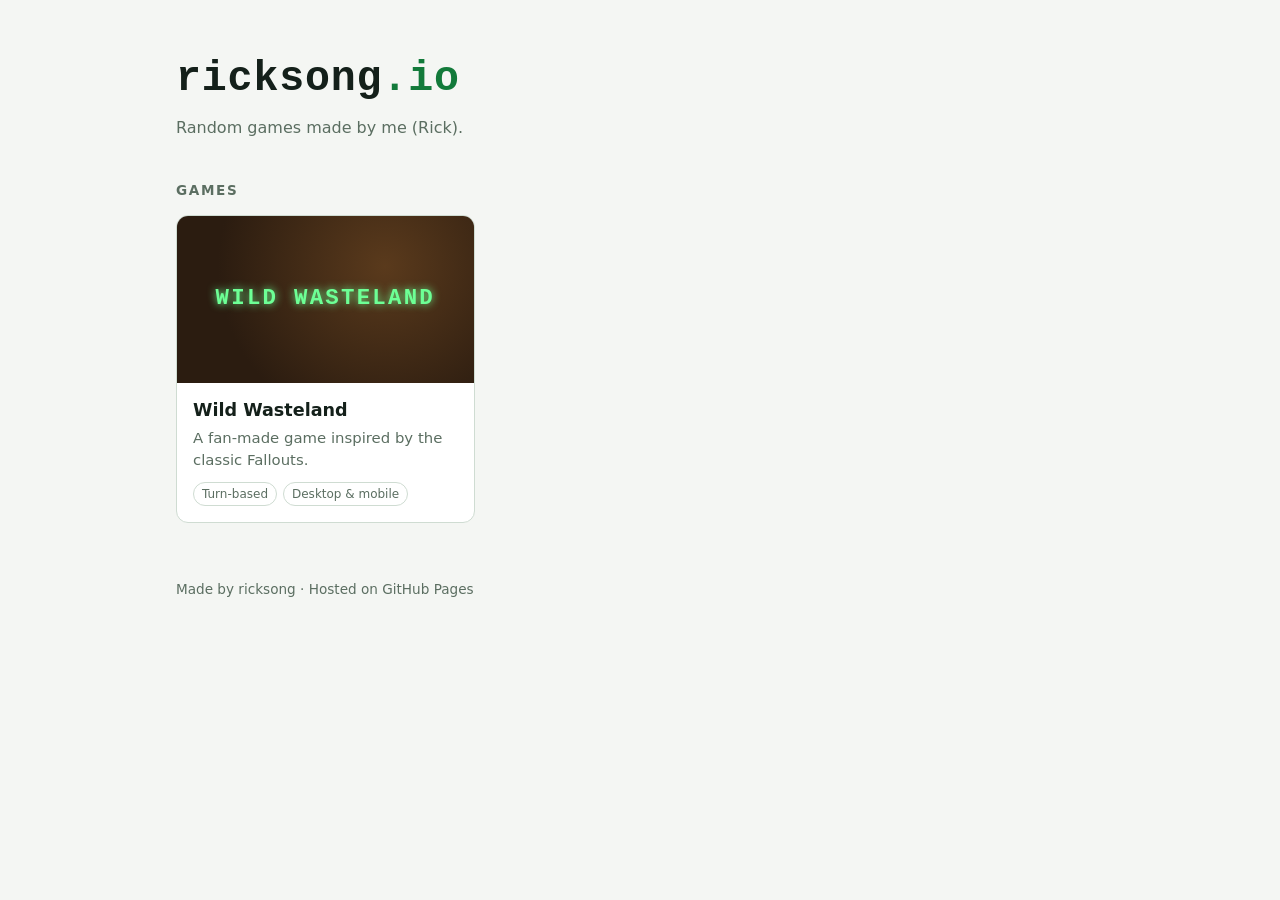
==== index.html @ 7e1b7a78 "Added site and game" ====
<!DOCTYPE html>
<html lang="en">
<head>
<meta charset="utf-8">
<meta name="viewport" content="width=device-width, initial-scale=1">
<title>ricksong.io</title>
<meta name="description" content="Random projects and browser games by ricksong.">
<style>
:root{
  color-scheme:dark;
  --bg:#0b0f0c;--panel:#121914;--edge:#24402c;--ink:#e6f2e9;--dim:#8aa392;--accent:#6dff95;--hot:#ffb347;
}
@media (prefers-color-scheme: light){
  :root{color-scheme:light;--bg:#f4f6f3;--panel:#ffffff;--edge:#cfdcd2;--ink:#14201a;--dim:#5b6e61;--accent:#127a3a;--hot:#b45f00}
}
*{box-sizing:border-box}
body{margin:0;background:var(--bg);color:var(--ink);font-family:system-ui,-apple-system,"Segoe UI",Roboto,sans-serif;line-height:1.5}
main{max-width:960px;margin:0 auto;padding:48px 16px 64px}
header h1{font-family:"Courier New",Courier,monospace;font-size:clamp(1.8rem,5vw,2.6rem);margin:0;letter-spacing:.02em}
header h1 span{color:var(--accent)}
header p{color:var(--dim);margin:6px 0 0}
h2{font-size:.85rem;text-transform:uppercase;letter-spacing:.12em;color:var(--dim);margin:40px 0 14px}
.grid{display:grid;grid-template-columns:repeat(auto-fill,minmax(260px,1fr));gap:16px}
.card{display:flex;flex-direction:column;background:var(--panel);border:1px solid var(--edge);border-radius:12px;overflow:hidden;color:inherit;text-decoration:none;transition:transform .15s,border-color .15s}
.card:hover{transform:translateY(-3px);border-color:var(--accent)}
.card:focus-visible{outline:3px solid var(--accent);outline-offset:3px}
.thumb{aspect-ratio:16/9;display:flex;align-items:center;justify-content:center;font-family:"Courier New",Courier,monospace;font-weight:bold}
.thumb.wasteland{background:radial-gradient(circle at 70% 30%,#5a3a1c,#2b1c10 70%);color:#6dff95;font-size:1.4rem;letter-spacing:.1em;text-shadow:0 0 8px #6dff95}
.body{padding:14px 16px 16px}
.body h3{margin:0 0 4px;font-size:1.1rem}
.body p{margin:0;color:var(--dim);font-size:.93rem}
.tags{display:flex;gap:6px;margin-top:10px;flex-wrap:wrap}
.tags span{font-size:.75rem;border:1px solid var(--edge);border-radius:999px;padding:2px 8px;color:var(--dim)}
footer{margin-top:56px;color:var(--dim);font-size:.85rem}
</style>
</head>
<body>
<main>
  <header>
    <h1>ricksong<span>.io</span></h1>
    <p>Random games made by me (Rick).</p>
  </header>

  <h2>Games</h2>
  <div class="grid">
    <a class="card" href="wasteland/">
      <div class="thumb wasteland" aria-hidden="true">WILD WASTELAND</div>
      <div class="body">
        <h3>Wild Wasteland</h3>
        <p>A fan-made game inspired by the classic Fallouts.</p>
        <div class="tags"><span>Turn-based</span><span>Desktop &amp; mobile</span></div>
      </div>
    </a>
    <!-- To add a game: copy the <a class="card"> block above and change the link, title and text. -->
  </div>

  <footer>Made by ricksong · Hosted on GitHub Pages</footer>
</main>
</body>
</html>
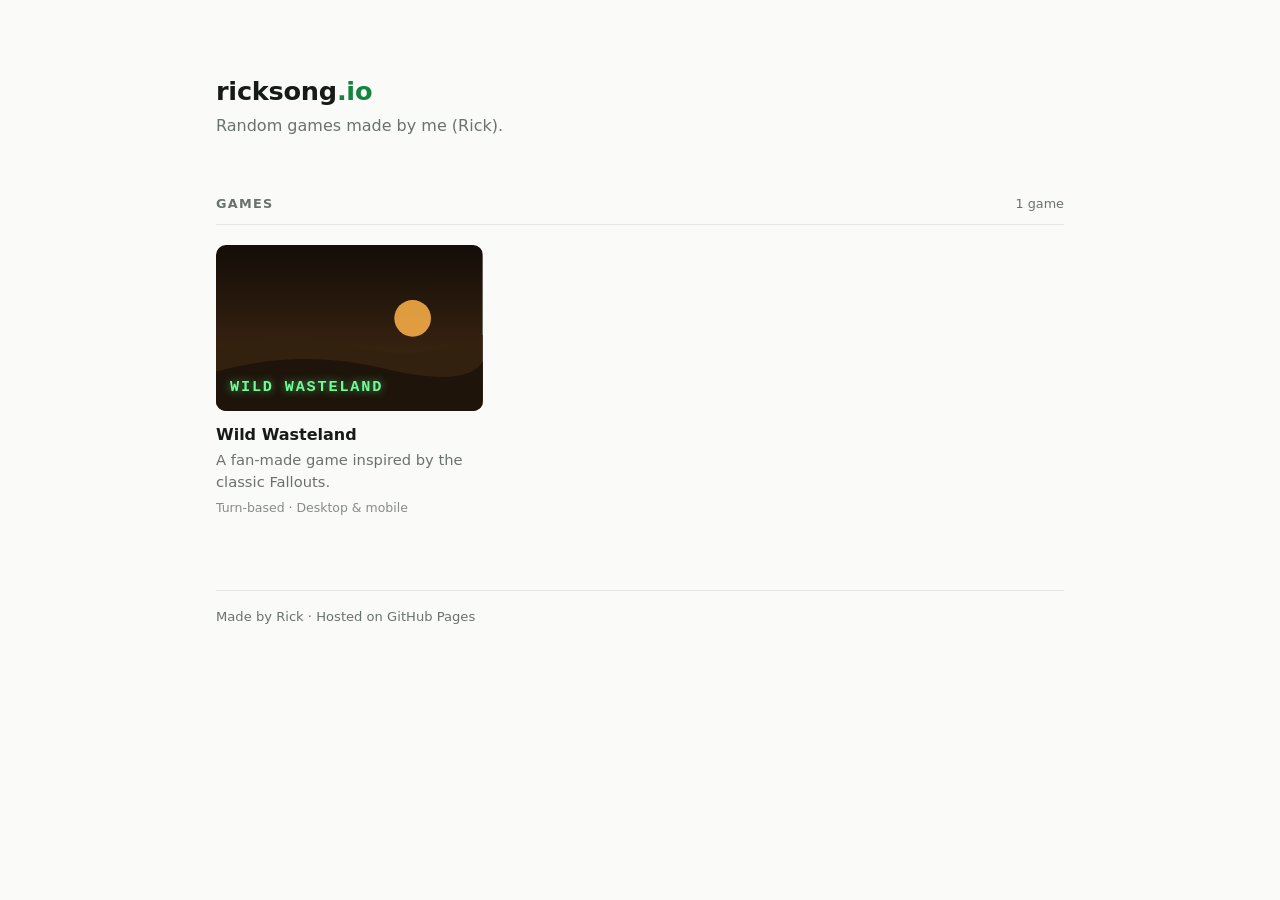
==== commit abba0008: "Updated site design" ====
--- a/index.html
+++ b/index.html
@@ -4,34 +4,40 @@
 <meta charset="utf-8">
 <meta name="viewport" content="width=device-width, initial-scale=1">
 <title>ricksong.io</title>
-<meta name="description" content="Random projects and browser games by ricksong.">
+<meta name="description" content="Random games made by Rick, playable in your browser.">
 <style>
 :root{
   color-scheme:dark;
-  --bg:#0b0f0c;--panel:#121914;--edge:#24402c;--ink:#e6f2e9;--dim:#8aa392;--accent:#6dff95;--hot:#ffb347;
+  --bg:#0f1110;--ink:#ecefed;--dim:#8b938e;--line:#232725;--accent:#6dff95;
 }
 @media (prefers-color-scheme: light){
-  :root{color-scheme:light;--bg:#f4f6f3;--panel:#ffffff;--edge:#cfdcd2;--ink:#14201a;--dim:#5b6e61;--accent:#127a3a;--hot:#b45f00}
+  :root{color-scheme:light;--bg:#fafaf8;--ink:#161a18;--dim:#6a726d;--line:#e4e6e3;--accent:#14843f}
 }
 *{box-sizing:border-box}
-body{margin:0;background:var(--bg);color:var(--ink);font-family:system-ui,-apple-system,"Segoe UI",Roboto,sans-serif;line-height:1.5}
-main{max-width:960px;margin:0 auto;padding:48px 16px 64px}
-header h1{font-family:"Courier New",Courier,monospace;font-size:clamp(1.8rem,5vw,2.6rem);margin:0;letter-spacing:.02em}
+body{margin:0;background:var(--bg);color:var(--ink);font-family:system-ui,-apple-system,"Segoe UI",Roboto,sans-serif;line-height:1.5;-webkit-font-smoothing:antialiased}
+main{max-width:880px;margin:0 auto;padding:72px 16px 48px}
+
+header h1{font-size:1.6rem;font-weight:650;letter-spacing:-.01em;margin:0}
 header h1 span{color:var(--accent)}
-header p{color:var(--dim);margin:6px 0 0}
-h2{font-size:.85rem;text-transform:uppercase;letter-spacing:.12em;color:var(--dim);margin:40px 0 14px}
-.grid{display:grid;grid-template-columns:repeat(auto-fill,minmax(260px,1fr));gap:16px}
-.card{display:flex;flex-direction:column;background:var(--panel);border:1px solid var(--edge);border-radius:12px;overflow:hidden;color:inherit;text-decoration:none;transition:transform .15s,border-color .15s}
-.card:hover{transform:translateY(-3px);border-color:var(--accent)}
-.card:focus-visible{outline:3px solid var(--accent);outline-offset:3px}
-.thumb{aspect-ratio:16/9;display:flex;align-items:center;justify-content:center;font-family:"Courier New",Courier,monospace;font-weight:bold}
-.thumb.wasteland{background:radial-gradient(circle at 70% 30%,#5a3a1c,#2b1c10 70%);color:#6dff95;font-size:1.4rem;letter-spacing:.1em;text-shadow:0 0 8px #6dff95}
-.body{padding:14px 16px 16px}
-.body h3{margin:0 0 4px;font-size:1.1rem}
-.body p{margin:0;color:var(--dim);font-size:.93rem}
-.tags{display:flex;gap:6px;margin-top:10px;flex-wrap:wrap}
-.tags span{font-size:.75rem;border:1px solid var(--edge);border-radius:999px;padding:2px 8px;color:var(--dim)}
-footer{margin-top:56px;color:var(--dim);font-size:.85rem}
+header p{color:var(--dim);margin:4px 0 0}
+
+.section{display:flex;align-items:baseline;justify-content:space-between;margin:56px 0 20px;padding-bottom:10px;border-bottom:1px solid var(--line)}
+.section h2{font-size:.8rem;font-weight:600;text-transform:uppercase;letter-spacing:.1em;color:var(--dim);margin:0}
+.section small{color:var(--dim);font-size:.8rem}
+
+.grid{display:grid;grid-template-columns:repeat(auto-fill,minmax(240px,1fr));gap:32px 24px}
+.card{display:block;color:inherit;text-decoration:none}
+.card:focus-visible{outline:2px solid var(--accent);outline-offset:6px;border-radius:12px}
+.thumb{position:relative;aspect-ratio:16/10;border-radius:10px;overflow:hidden;box-shadow:inset 0 0 0 1px rgba(255,255,255,.06)}
+.thumb svg{display:block;width:100%;height:100%;transition:transform .3s ease}
+.card:hover .thumb svg{transform:scale(1.04)}
+.thumb .label{position:absolute;left:14px;bottom:12px;font-family:"Courier New",Courier,monospace;font-weight:bold;font-size:.95rem;letter-spacing:.12em;color:#6dff95;text-shadow:0 0 8px rgba(109,255,149,.6)}
+.card h3{font-size:1rem;font-weight:600;margin:12px 0 2px;transition:color .15s}
+.card:hover h3{color:var(--accent)}
+.card p{margin:0;color:var(--dim);font-size:.92rem}
+.card .meta{margin-top:6px;font-size:.78rem;color:var(--dim);opacity:.8}
+
+footer{margin-top:72px;padding-top:16px;border-top:1px solid var(--line);color:var(--dim);font-size:.82rem}
 </style>
 </head>
 <body>
@@ -41,20 +47,28 @@
     <p>Random games made by me (Rick).</p>
   </header>
 
-  <h2>Games</h2>
+  <div class="section"><h2>Games</h2><small>1 game</small></div>
   <div class="grid">
     <a class="card" href="wasteland/">
-      <div class="thumb wasteland" aria-hidden="true">WILD WASTELAND</div>
-      <div class="body">
-        <h3>Wild Wasteland</h3>
-        <p>A fan-made game inspired by the classic Fallouts.</p>
-        <div class="tags"><span>Turn-based</span><span>Desktop &amp; mobile</span></div>
+      <div class="thumb" aria-hidden="true">
+        <svg viewBox="0 0 160 100" preserveAspectRatio="xMidYMid slice">
+          <defs><linearGradient id="sky" x1="0" y1="0" x2="0" y2="1"><stop offset="0" stop-color="#140d08"/><stop offset="1" stop-color="#4a2e15"/></linearGradient></defs>
+          <rect width="160" height="100" fill="url(#sky)"/>
+          <circle cx="118" cy="44" r="11" fill="#ffb347" opacity=".85"/>
+          <path d="M0 62 Q40 48 80 60 T160 54 V100 H0Z" fill="#33210f"/>
+          <path d="M0 76 Q50 62 100 74 T160 70 V100 H0Z" fill="#1e140a"/>
+        </svg>
+        <span class="label">WILD WASTELAND</span>
       </div>
+      <h3>Wild Wasteland</h3>
+      <p>A fan-made game inspired by the classic Fallouts.</p>
+      <div class="meta">Turn-based · Desktop &amp; mobile</div>
     </a>
-    <!-- To add a game: copy the <a class="card"> block above and change the link, title and text. -->
+    <!-- To add a game: copy the <a class="card"> block above, change the link, text and thumbnail,
+         and update the game count next to "Games". -->
   </div>
 
-  <footer>Made by ricksong · Hosted on GitHub Pages</footer>
+  <footer>Made by Rick · Hosted on GitHub Pages</footer>
 </main>
 </body>
 </html>
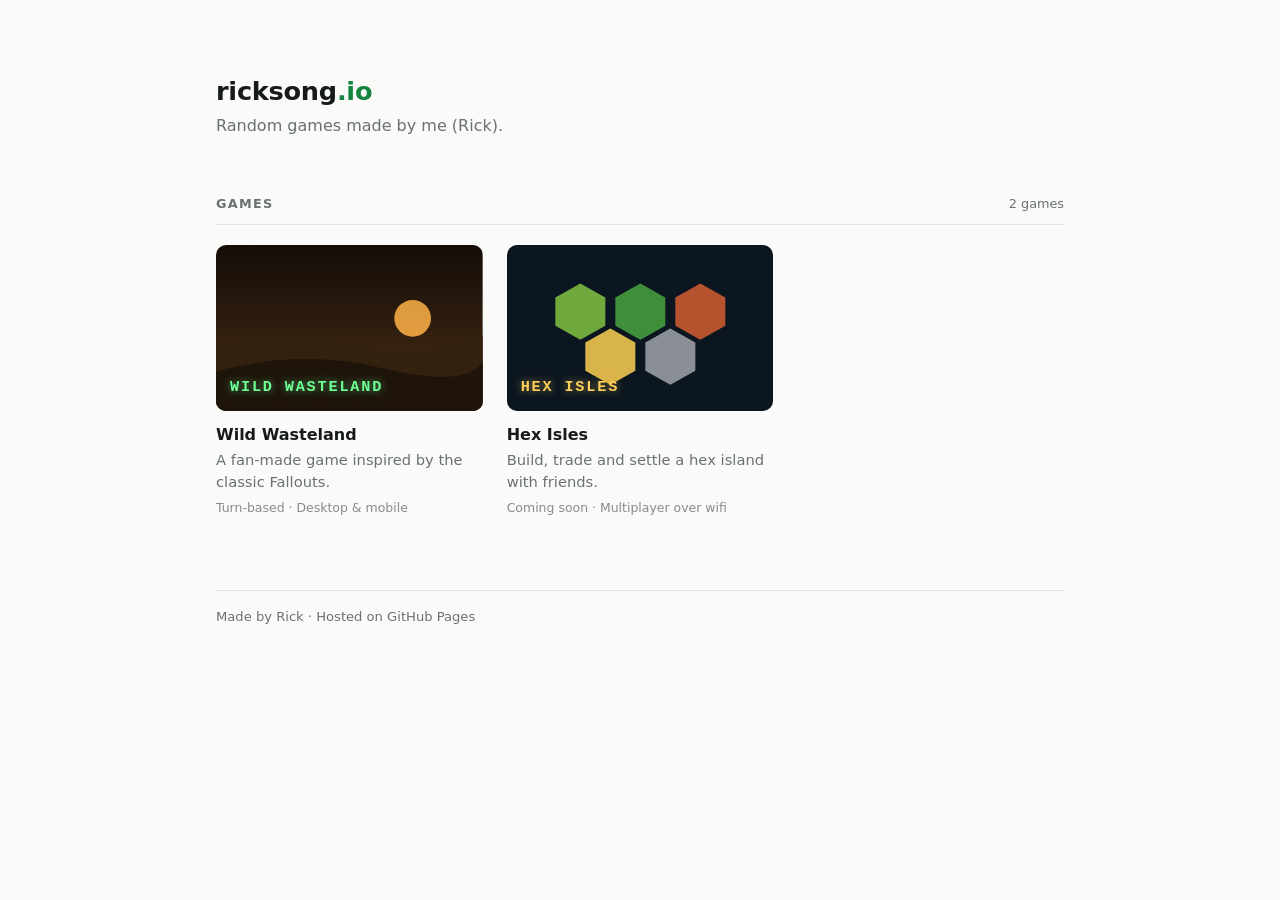
==== commit 2272bb04: "Version 0: Complete game overhaul" ====
--- a/index.html
+++ b/index.html
@@ -47,7 +47,7 @@
     <p>Random games made by me (Rick).</p>
   </header>
 
-  <div class="section"><h2>Games</h2><small>1 game</small></div>
+  <div class="section"><h2>Games</h2><small>2 games</small></div>
   <div class="grid">
     <a class="card" href="wasteland/">
       <div class="thumb" aria-hidden="true">
@@ -64,6 +64,24 @@
       <p>A fan-made game inspired by the classic Fallouts.</p>
       <div class="meta">Turn-based · Desktop &amp; mobile</div>
     </a>
+    <a class="card" href="hexisles/">
+      <div class="thumb" aria-hidden="true">
+        <svg viewBox="0 0 160 100" preserveAspectRatio="xMidYMid slice">
+          <rect width="160" height="100" fill="#0b1620"/>
+          <g stroke="#0b1620" stroke-width="2">
+            <polygon points="80,22 96,31 96,49 80,58 64,49 64,31" fill="#3f8f3a"/>
+            <polygon points="62,49 78,58 78,76 62,85 46,76 46,58" fill="#d9b44a"/>
+            <polygon points="98,49 114,58 114,76 98,85 82,76 82,58" fill="#8a8f96"/>
+            <polygon points="116,22 132,31 132,49 116,58 100,49 100,31" fill="#b5532f"/>
+            <polygon points="44,22 60,31 60,49 44,58 28,49 28,31" fill="#6fa83c"/>
+          </g>
+        </svg>
+        <span class="label" style="color:#ffcf5a;text-shadow:0 0 8px rgba(255,207,90,.6)">HEX ISLES</span>
+      </div>
+      <h3>Hex Isles</h3>
+      <p>Build, trade and settle a hex island with friends.</p>
+      <div class="meta">Coming soon · Multiplayer over wifi</div>
+    </a>
     <!-- To add a game: copy the <a class="card"> block above, change the link, text and thumbnail,
          and update the game count next to "Games". -->
   </div>
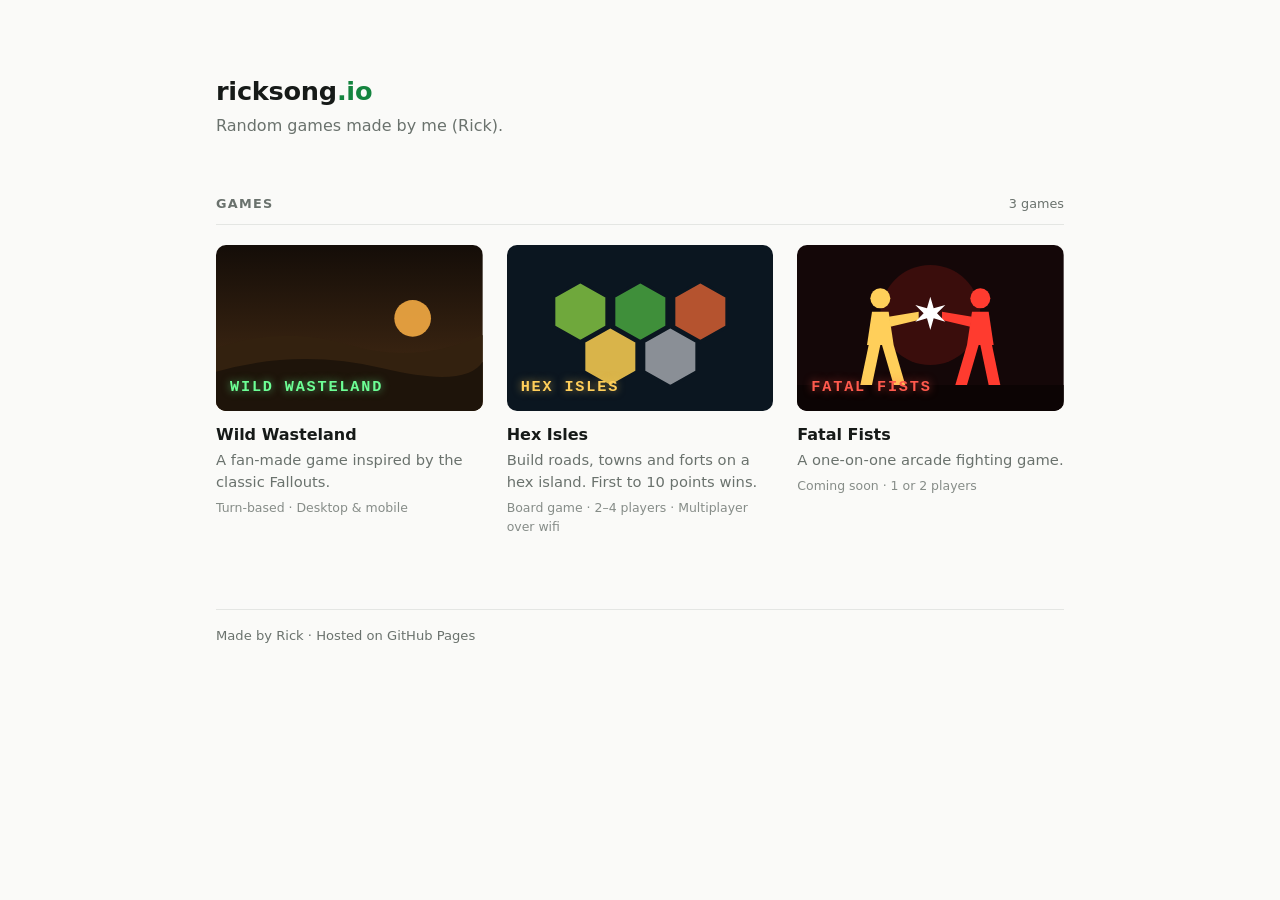
==== commit 7f32f15c: "Updated both games, added new placeholder" ====
--- a/index.html
+++ b/index.html
@@ -47,7 +47,7 @@
     <p>Random games made by me (Rick).</p>
   </header>
 
-  <div class="section"><h2>Games</h2><small>2 games</small></div>
+  <div class="section"><h2>Games</h2><small>3 games</small></div>
   <div class="grid">
     <a class="card" href="wasteland/">
       <div class="thumb" aria-hidden="true">
@@ -79,8 +79,36 @@
         <span class="label" style="color:#ffcf5a;text-shadow:0 0 8px rgba(255,207,90,.6)">HEX ISLES</span>
       </div>
       <h3>Hex Isles</h3>
-      <p>Build, trade and settle a hex island with friends.</p>
-      <div class="meta">Coming soon · Multiplayer over wifi</div>
+      <p>Build roads, towns and forts on a hex island. First to 10 points wins.</p>
+      <div class="meta">Board game · 2–4 players · Multiplayer over wifi</div>
+    </a>
+    <a class="card" href="fatalfists/">
+      <div class="thumb" aria-hidden="true">
+        <svg viewBox="0 0 160 100" preserveAspectRatio="xMidYMid slice">
+          <rect width="160" height="100" fill="#140708"/>
+          <circle cx="80" cy="42" r="30" fill="#3a0d0c"/>
+          <rect y="84" width="160" height="16" fill="#0c0404"/>
+          <g fill="#ffcf5a">
+            <circle cx="50" cy="32" r="6"/>
+            <path d="M45 40h10l3 20h-16z"/>
+            <path d="M55 43l18 -3v5l-17 4z"/>
+            <path d="M43 60h7l-5 24h-7z"/>
+            <path d="M51 60h7l7 24h-7z"/>
+          </g>
+          <g fill="#ff3b2f">
+            <circle cx="110" cy="32" r="6"/>
+            <path d="M105 40h10l3 20h-16z"/>
+            <path d="M105 43l-18 -3v5l17 4z"/>
+            <path d="M110 60h7l5 24h-7z"/>
+            <path d="M102 60h7l-7 24h-7z"/>
+          </g>
+          <path d="M80 31l2 7 7 -2 -5 5 5 5 -7 -2 -2 7 -2 -7 -7 2 5 -5 -5 -5 7 2z" fill="#fff"/>
+        </svg>
+        <span class="label" style="color:#ff5a4d;text-shadow:0 0 8px rgba(255,90,77,.6)">FATAL FISTS</span>
+      </div>
+      <h3>Fatal Fists</h3>
+      <p>A one-on-one arcade fighting game.</p>
+      <div class="meta">Coming soon · 1 or 2 players</div>
     </a>
     <!-- To add a game: copy the <a class="card"> block above, change the link, text and thumbnail,
          and update the game count next to "Games". -->
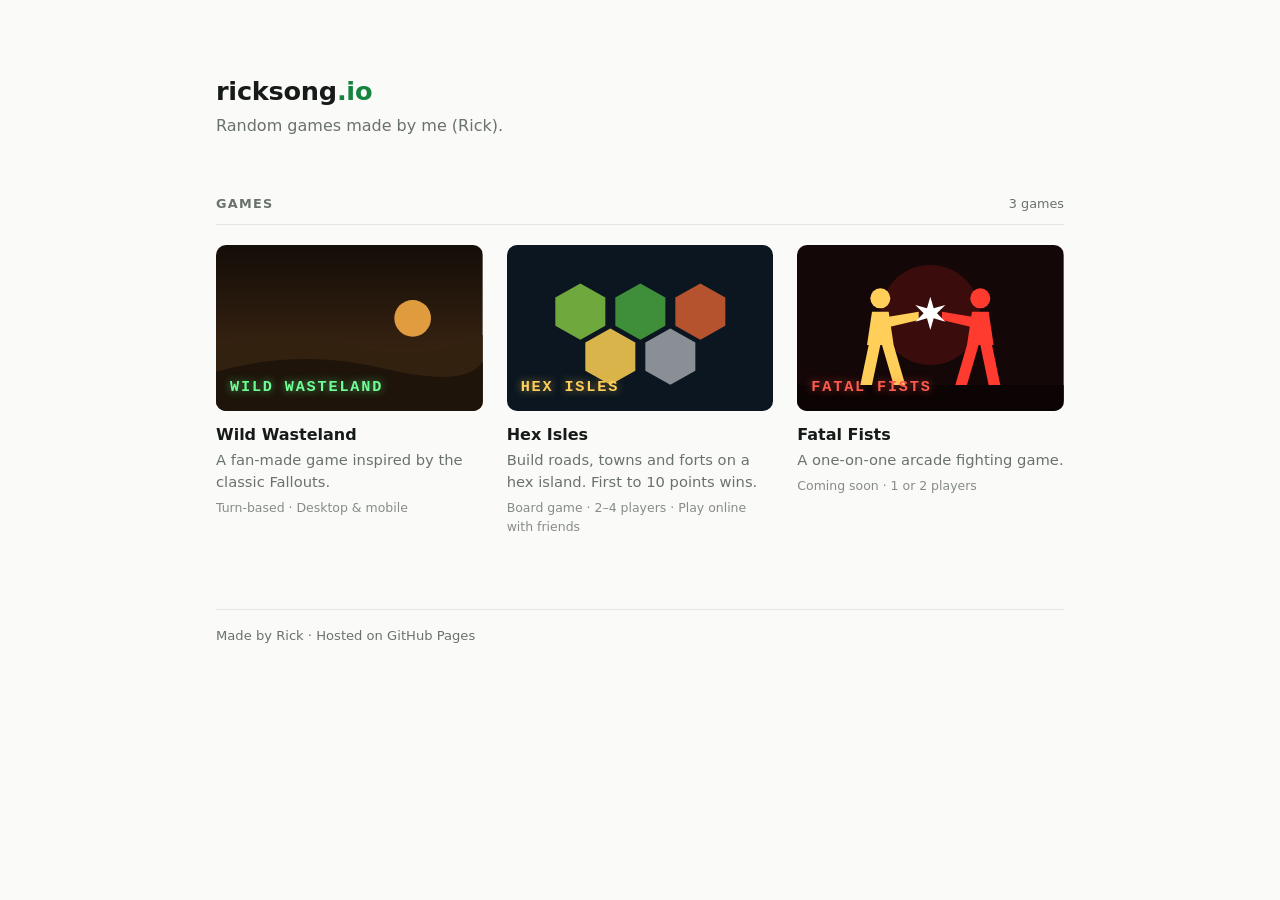
==== commit edbb84db: "updated file organization, updated hex isles" ====
--- a/index.html
+++ b/index.html
@@ -80,7 +80,7 @@
       </div>
       <h3>Hex Isles</h3>
       <p>Build roads, towns and forts on a hex island. First to 10 points wins.</p>
-      <div class="meta">Board game · 2–4 players · Multiplayer over wifi</div>
+      <div class="meta">Board game · 2–4 players · Play online with friends</div>
     </a>
     <a class="card" href="fatalfists/">
       <div class="thumb" aria-hidden="true">
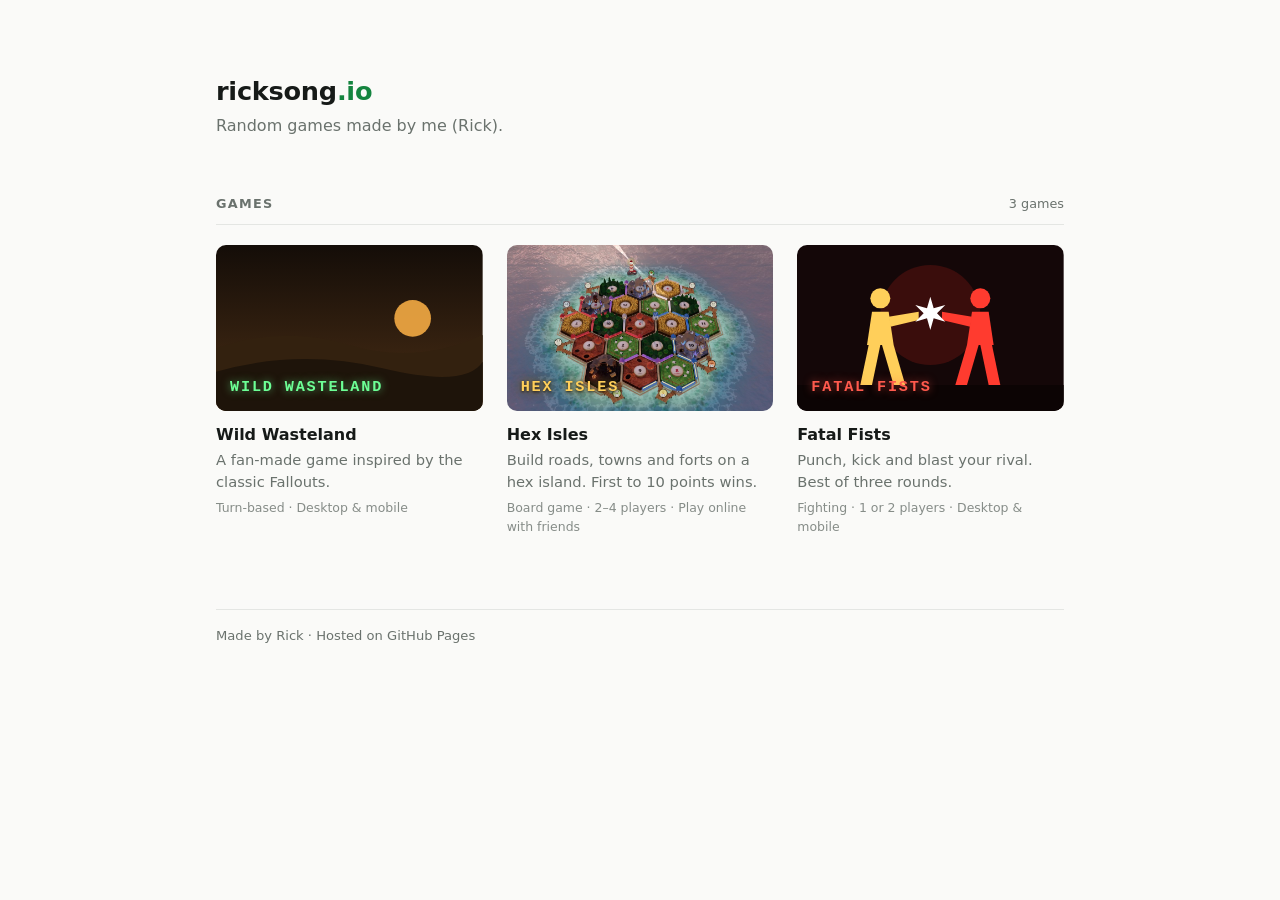
==== commit 0fef66e3: "fatal fists, split game files, hex isles visuals" ====
--- a/index.html
+++ b/index.html
@@ -29,8 +29,9 @@
 .card{display:block;color:inherit;text-decoration:none}
 .card:focus-visible{outline:2px solid var(--accent);outline-offset:6px;border-radius:12px}
 .thumb{position:relative;aspect-ratio:16/10;border-radius:10px;overflow:hidden;box-shadow:inset 0 0 0 1px rgba(255,255,255,.06)}
-.thumb svg{display:block;width:100%;height:100%;transition:transform .3s ease}
-.card:hover .thumb svg{transform:scale(1.04)}
+.thumb svg,.thumb img{display:block;width:100%;height:100%;object-fit:cover;transition:transform .3s ease}
+.card:hover .thumb svg,.card:hover .thumb img{transform:scale(1.04)}
+.thumb img+.label{text-shadow:0 0 8px rgba(255,207,90,.6),0 1px 3px #000,0 0 12px #000}
 .thumb .label{position:absolute;left:14px;bottom:12px;font-family:"Courier New",Courier,monospace;font-weight:bold;font-size:.95rem;letter-spacing:.12em;color:#6dff95;text-shadow:0 0 8px rgba(109,255,149,.6)}
 .card h3{font-size:1rem;font-weight:600;margin:12px 0 2px;transition:color .15s}
 .card:hover h3{color:var(--accent)}
@@ -66,17 +67,8 @@
     </a>
     <a class="card" href="hexisles/">
       <div class="thumb" aria-hidden="true">
-        <svg viewBox="0 0 160 100" preserveAspectRatio="xMidYMid slice">
-          <rect width="160" height="100" fill="#0b1620"/>
-          <g stroke="#0b1620" stroke-width="2">
-            <polygon points="80,22 96,31 96,49 80,58 64,49 64,31" fill="#3f8f3a"/>
-            <polygon points="62,49 78,58 78,76 62,85 46,76 46,58" fill="#d9b44a"/>
-            <polygon points="98,49 114,58 114,76 98,85 82,76 82,58" fill="#8a8f96"/>
-            <polygon points="116,22 132,31 132,49 116,58 100,49 100,31" fill="#b5532f"/>
-            <polygon points="44,22 60,31 60,49 44,58 28,49 28,31" fill="#6fa83c"/>
-          </g>
-        </svg>
-        <span class="label" style="color:#ffcf5a;text-shadow:0 0 8px rgba(255,207,90,.6)">HEX ISLES</span>
+        <img src="hexisles/thumb.jpg" alt="" width="960" height="600" loading="lazy">
+        <span class="label" style="color:#ffcf5a">HEX ISLES</span>
       </div>
       <h3>Hex Isles</h3>
       <p>Build roads, towns and forts on a hex island. First to 10 points wins.</p>
@@ -107,8 +99,8 @@
         <span class="label" style="color:#ff5a4d;text-shadow:0 0 8px rgba(255,90,77,.6)">FATAL FISTS</span>
       </div>
       <h3>Fatal Fists</h3>
-      <p>A one-on-one arcade fighting game.</p>
-      <div class="meta">Coming soon · 1 or 2 players</div>
+      <p>Punch, kick and blast your rival. Best of three rounds.</p>
+      <div class="meta">Fighting · 1 or 2 players · Desktop &amp; mobile</div>
     </a>
     <!-- To add a game: copy the <a class="card"> block above, change the link, text and thumbnail,
          and update the game count next to "Games". -->
